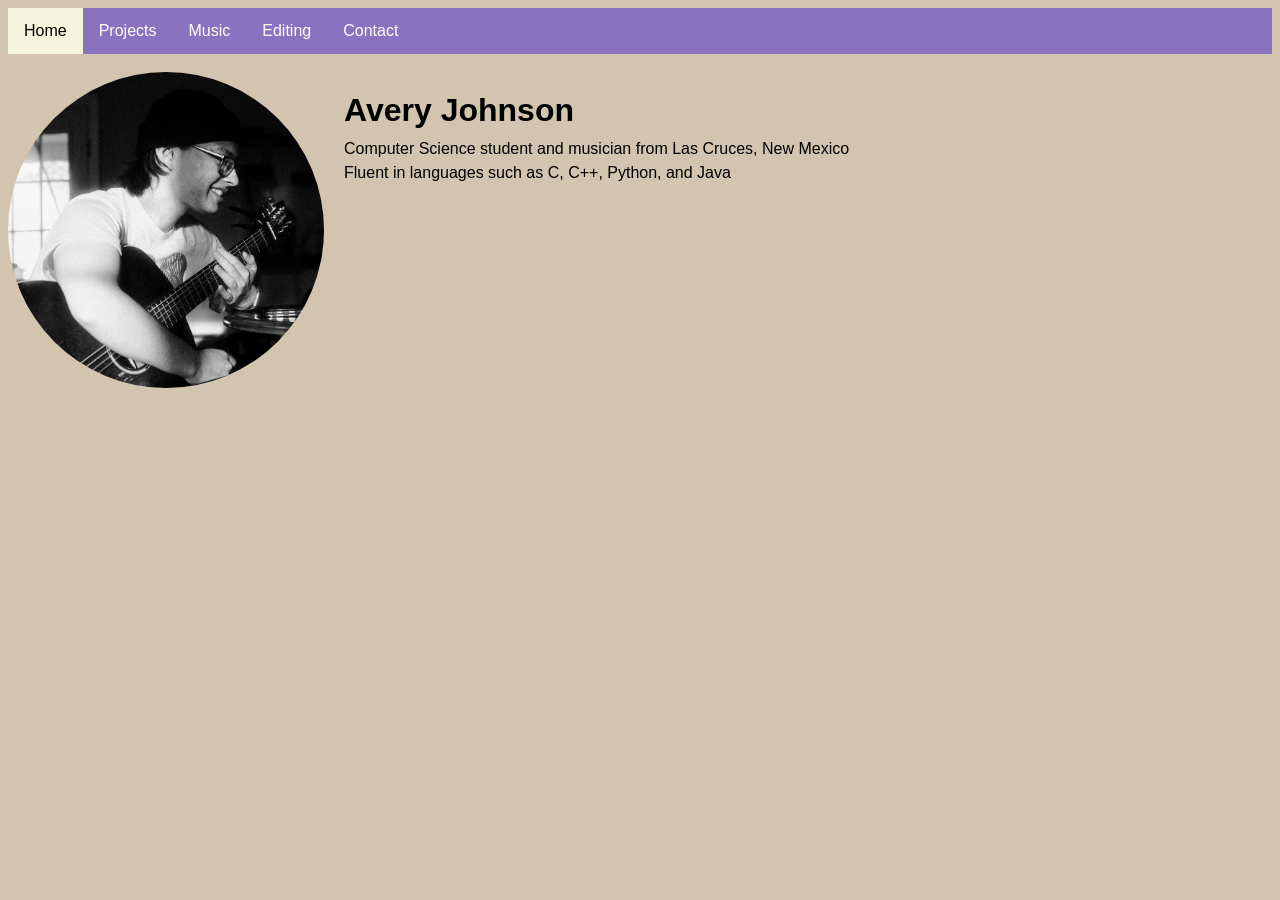
==== index.html @ af959433 "bug fix Fixed image not appearing on home page." ====
<!DOCTYPE html>
<html>
    <head>
        <title>Welcome to Gremloid.net</title>
        <style>
            body {
                background-color: #d2c4af;
                font-family: 'Avantgarde', 'TeX Gyre Adventor', 'URW Gothic L', sans-serif;
            }
            ul {
                list-style-type: none;
                margin: 0;
                padding: 0;
                overflow: hidden;
                background-color: #8b72be;
            }

            li {
                float: left;
            }

            li a {
                display: block;
                color: white;
                text-align: center;
                padding: 14px 16px;
                text-decoration: none
            }

            li a:hover {
                background-color: #b7a9d4;
            }

            .active {
                background-color: #f5f5dd;
                color: black;
            }

            img {
                border-radius: 50%;
            }

            .image-container {
                display: flex;
            }

            .float-left {
                float: left;
                margin-right: 20px; /* Adds spacing between the image and text */
            }

            .float-right {
                float: left; /* Change from right to left to stay beside the image */
                margin-top: 20px; /* Adjust as needed to align the header */
            }

            .text-content {
                display: flex;
                flex-direction: column;
            }

            .text-content h1 {
                margin-bottom: 5px; /* Reduces space between h1 and p */
            }

            .text-content p {
                margin-top: 5px; /* Reduces space between h1 and p */
                line-height: 1.2; /* Adjusts line spacing inside the paragraph */
                margin-bottom: 0px
            }


        </style>
    </head>

    <body>
        <ul>
            <li><a class="active" href="#">Home</a></li>
            <li><a href="projects.html">Projects</a></li>
            <li><a href="music.html">Music</a></li>
            <li><a href="editing.html">Editing</a></li>
            <li><a href="contact.html">Contact</a></li>
        </ul>

        <br>
        <div class="image-container">
            <img src="img/me.jpg" width="25%" class="float-left">
            <div class="text-content">
                <h1 class="float-right">Avery Johnson</h1>
                <p>Computer Science student and musician from Las Cruces, New Mexico</p>
                <p>Fluent in languages such as C, C++, Python, and Java</p>
            </div>
        </div>
    </body>
</html>
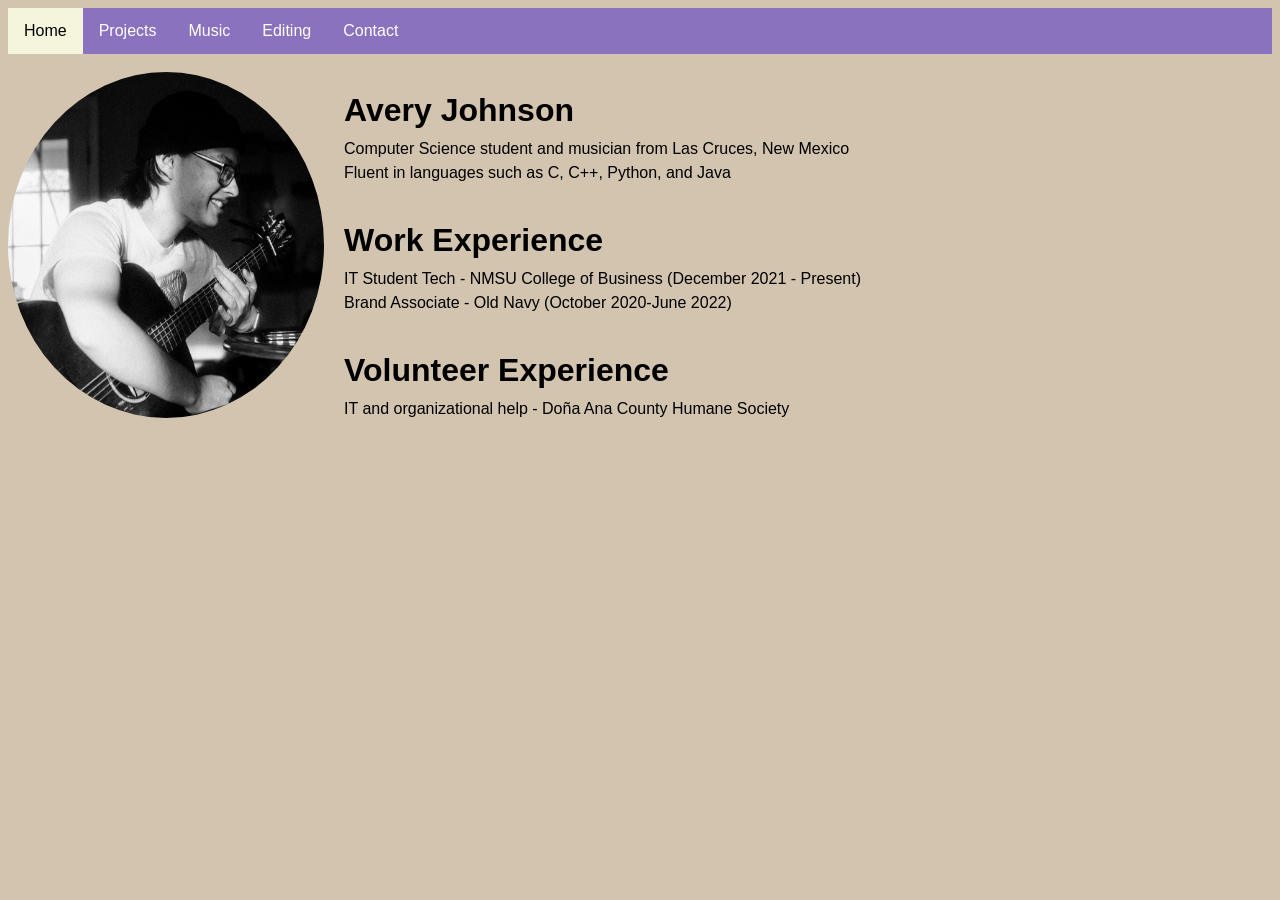
==== commit e115eb20: "Updated Projects and editing Added content to both projects.html and editing.html. Finished with the" ====
--- a/index.html
+++ b/index.html
@@ -89,6 +89,13 @@
                 <h1 class="float-right">Avery Johnson</h1>
                 <p>Computer Science student and musician from Las Cruces, New Mexico</p>
                 <p>Fluent in languages such as C, C++, Python, and Java</p>
+                <br>
+                <h1>Work Experience</h1>
+                <p>IT Student Tech - NMSU College of Business (December 2021 - Present)</p>
+                <p>Brand Associate - Old Navy (October 2020-June 2022)</p>
+                <br>
+                <h1>Volunteer Experience</h1>
+                <p>IT and organizational help - Doña Ana County Humane Society</p>
             </div>
         </div>
     </body>
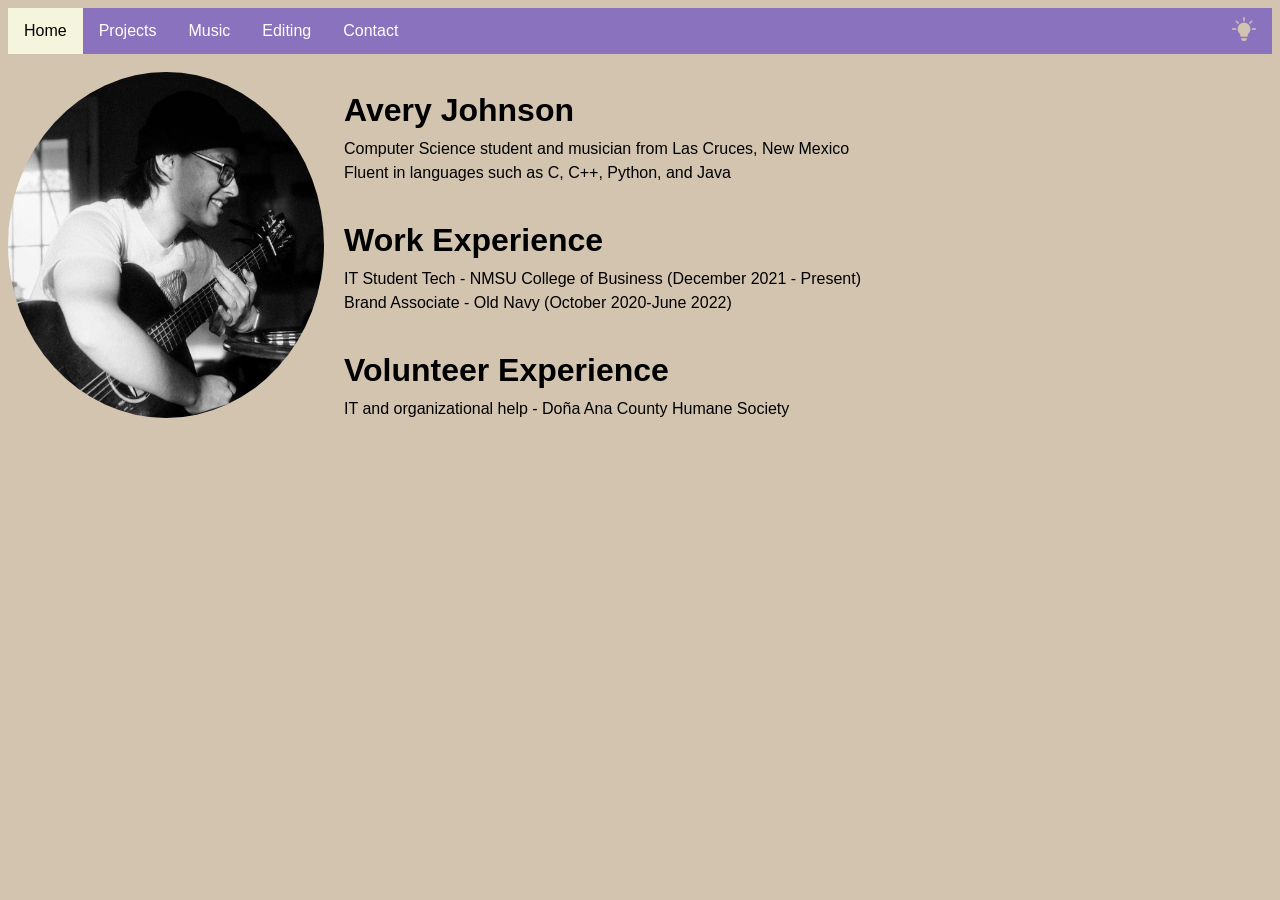
==== commit 50861101: "Added dark mode to the website Each page now has a dark mode option." ====
--- a/index.html
+++ b/index.html
@@ -3,6 +3,8 @@
     <head>
         <title>Welcome to Gremloid.net</title>
         <style>
+            /* CSS for the navigation bar */
+            /* Had ChatGPT help with the placement of the light icon. The background kept bleeding over */
             body {
                 background-color: #d2c4af;
                 font-family: 'Avantgarde', 'TeX Gyre Adventor', 'URW Gothic L', sans-serif;
@@ -13,10 +15,28 @@
                 padding: 0;
                 overflow: hidden;
                 background-color: #8b72be;
+                display: flex;
+                align-items: center;
+                justify-content: space-between; /* Ensures spacing between left items and right lightbulb */
+                padding-right: 16px; /* Matches the padding for alignment */
             }
 
             li {
-                float: left;
+                float: none; /* Remove float */
+            }
+
+            .nav-links {
+                display: flex; /* Ensures items stay in a row */
+            }
+
+            .light {
+                margin-left: auto; /* Pushes the lightbulb to the right */
+            }
+
+            .light img {
+                width: 24px;
+                height: auto;
+                cursor: pointer;
             }
 
             li a {
@@ -36,10 +56,42 @@
                 color: black;
             }
 
+            .light:hover {
+                cursor: pointer;
+            }
+            /* End of navigation bar CSS */
+
+            /* Dark Mode CSS */
+            .dark-mode {
+                background-color: #1e104f;
+                color: white;
+            }
+
+            .dark-mode ul {
+                background-color: #7f6759;
+            }
+
+            .dark-mode li a {
+                color: black;
+            }
+
+            .dark-mode .active {
+                background-color: #493e63;
+                color: white;
+            }
+
+            .dark-mode li a:hover {
+                background-color: #48562b;
+            }
+            /* End Dark Mode CSS */
+
+
+            /* CSS to make the image a circle */
             img {
                 border-radius: 50%;
             }
 
+            /* CSS to ensure the image floats to the left of all of the text */
             .image-container {
                 display: flex;
             }
@@ -68,20 +120,75 @@
                 line-height: 1.2; /* Adjusts line spacing inside the paragraph */
                 margin-bottom: 0px
             }
-
-
+            /* End of formatting CSS */
         </style>
     </head>
 
     <body>
+        <!-- Navigation bar HTML -->
         <ul>
-            <li><a class="active" href="#">Home</a></li>
-            <li><a href="projects.html">Projects</a></li>
-            <li><a href="music.html">Music</a></li>
-            <li><a href="editing.html">Editing</a></li>
-            <li><a href="contact.html">Contact</a></li>
+            <div class="nav-links">
+                <li><a class="active" href="#">Home</a></li>
+                <li><a href="projects.html">Projects</a></li>
+                <li><a href="music.html">Music</a></li>
+                <li><a href="editing.html">Editing</a></li>
+                <li><a href="contact.html">Contact</a></li>
+            </div>
+            <li class="light"><img src="icon/lightbulb-on.png" id="bulb"></li>
         </ul>
 
+        <!-- Script for enabling and disabling dark mode -->
+        <script>
+            var lightbulb = document.getElementById("bulb");
+        
+            // Function to update the lightbulb icon
+            function updateLightbulbIcon(isDarkMode) {
+                lightbulb.src = isDarkMode ? "icon/lightbulb-off.png" : "icon/lightbulb-on.png";
+            }
+        
+            // Function to toggle dark mode
+            function toggleDarkMode() {
+                var isDarkMode = localStorage.getItem("dark-theme") === "true";
+        
+                // Toggle dark mode class
+                if (isDarkMode) {
+                    document.body.classList.remove("dark-mode");
+                    localStorage.setItem("dark-theme", "false");
+                } else {
+                    document.body.classList.add("dark-mode");
+                    localStorage.setItem("dark-theme", "true");
+                }
+        
+                // Update the lightbulb icon based on the new mode
+                updateLightbulbIcon(!isDarkMode);
+            }
+        
+            // Apply dark mode on page load
+            window.onload = function () {
+                var isDarkMode = localStorage.getItem("dark-theme") === "true";
+                if (isDarkMode) {
+                    document.body.classList.add("dark-mode");
+                }
+                updateLightbulbIcon(isDarkMode);
+            };
+        
+            // Hover effect: Show what the lightbulb *will be* if clicked
+            lightbulb.addEventListener("mouseover", function () {
+                var isDarkMode = localStorage.getItem("dark-theme") === "true";
+                updateLightbulbIcon(!isDarkMode); // Show opposite state
+            });
+        
+            // Revert back to actual mode only if the image was not clicked
+            lightbulb.addEventListener("mouseout", function () {
+                var isDarkMode = localStorage.getItem("dark-theme") === "true";
+                updateLightbulbIcon(isDarkMode); // Restore original state
+            });
+        
+            // Click event listener to toggle dark mode
+            lightbulb.addEventListener("click", toggleDarkMode);
+        </script>
+
+        <!-- Main body content HTML (super simple)-->
         <br>
         <div class="image-container">
             <img src="img/me.jpg" width="25%" class="float-left">
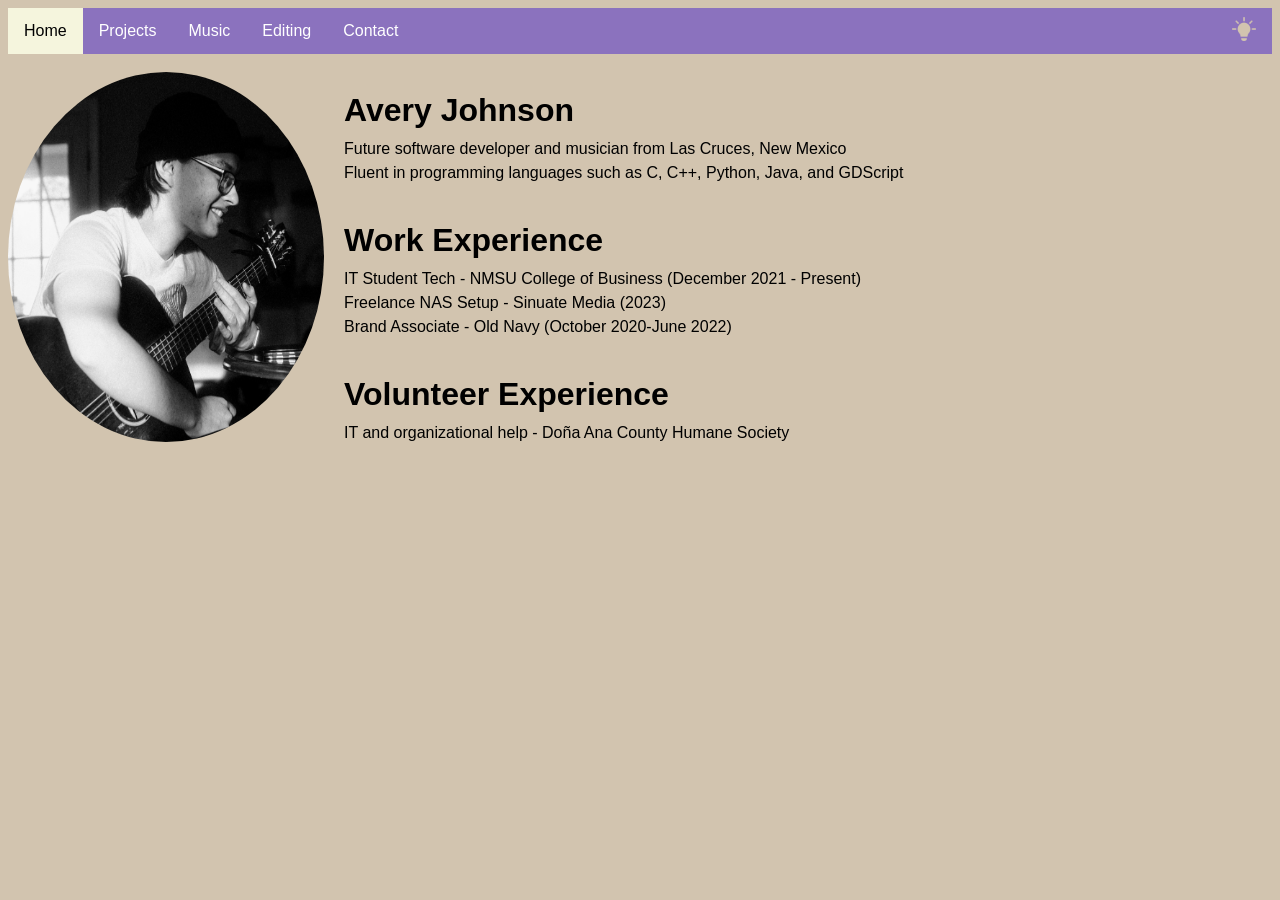
==== commit 4a010c1b: "Updated multiple small aspects Updated multiple small aspects of the website to better reflect curre" ====
--- a/index.html
+++ b/index.html
@@ -194,11 +194,12 @@
             <img src="img/me.jpg" width="25%" class="float-left">
             <div class="text-content">
                 <h1 class="float-right">Avery Johnson</h1>
-                <p>Computer Science student and musician from Las Cruces, New Mexico</p>
-                <p>Fluent in languages such as C, C++, Python, and Java</p>
+                <p>Future software developer and musician from Las Cruces, New Mexico</p>
+                <p>Fluent in programming languages such as C, C++, Python, Java, and GDScript</p>
                 <br>
                 <h1>Work Experience</h1>
                 <p>IT Student Tech - NMSU College of Business (December 2021 - Present)</p>
+                <p>Freelance NAS Setup - Sinuate Media (2023)</p>
                 <p>Brand Associate - Old Navy (October 2020-June 2022)</p>
                 <br>
                 <h1>Volunteer Experience</h1>
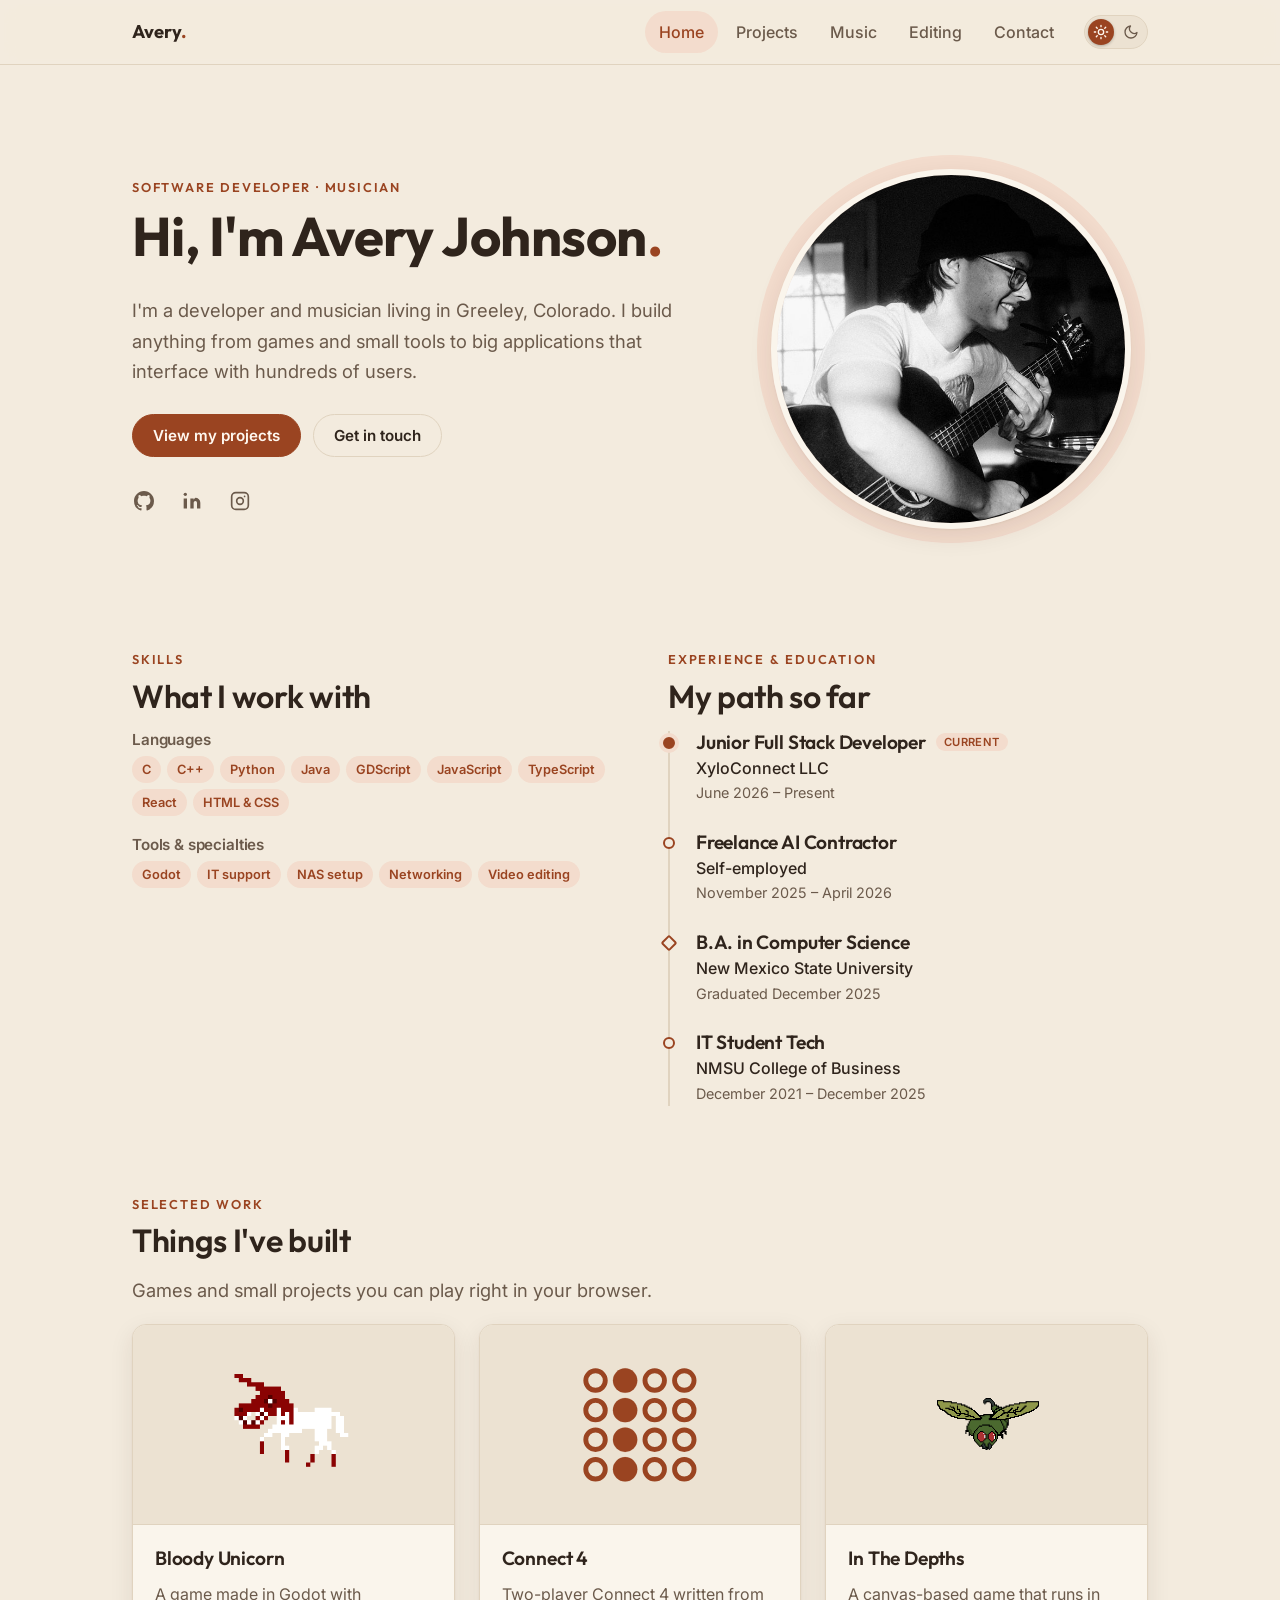
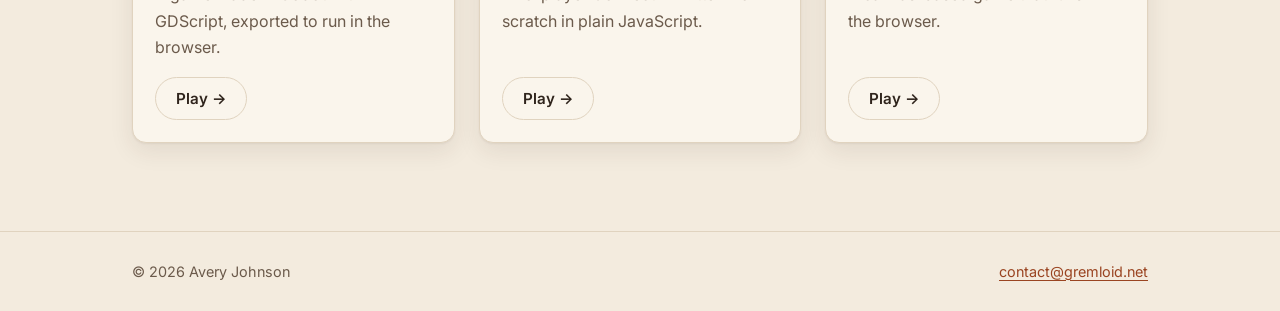
==== commit ceaa0d83: "Fully rethemed the site" ====
--- a/index.html
+++ b/index.html
@@ -1,210 +1,171 @@
 <!DOCTYPE html>
-<html>
+<html lang="en">
     <head>
-        <title>Welcome to Gremloid.net</title>
-        <style>
-            /* CSS for the navigation bar */
-            /* Had ChatGPT help with the placement of the light icon. The background kept bleeding over */
-            body {
-                background-color: #d2c4af;
-                font-family: 'Avantgarde', 'TeX Gyre Adventor', 'URW Gothic L', sans-serif;
-            }
-            ul {
-                list-style-type: none;
-                margin: 0;
-                padding: 0;
-                overflow: hidden;
-                background-color: #8b72be;
-                display: flex;
-                align-items: center;
-                justify-content: space-between; /* Ensures spacing between left items and right lightbulb */
-                padding-right: 16px; /* Matches the padding for alignment */
-            }
+        <meta charset="UTF-8">
+        <meta name="viewport" content="width=device-width, initial-scale=1">
+        <title>Avery Johnson — Software Developer &amp; Musician</title>
+        <meta name="description" content="Portfolio of Avery Johnson, a software developer and musician living in Greeley, Colorado.">
 
-            li {
-                float: none; /* Remove float */
-            }
+        <!-- Social share previews -->
+        <meta property="og:type" content="website">
+        <meta property="og:title" content="Avery Johnson — Software Developer &amp; Musician">
+        <meta property="og:description" content="Software developer and musician living in Greeley, Colorado.">
+        <meta property="og:url" content="https://gremloid.net/">
+        <meta property="og:image" content="https://gremloid.net/img/me-640.jpg">
 
-            .nav-links {
-                display: flex; /* Ensures items stay in a row */
-            }
-
-            .light {
-                margin-left: auto; /* Pushes the lightbulb to the right */
-            }
-
-            .light img {
-                width: 24px;
-                height: auto;
-                cursor: pointer;
-            }
-
-            li a {
-                display: block;
-                color: white;
-                text-align: center;
-                padding: 14px 16px;
-                text-decoration: none
-            }
-
-            li a:hover {
-                background-color: #b7a9d4;
-            }
-
-            .active {
-                background-color: #f5f5dd;
-                color: black;
-            }
-
-            .light:hover {
-                cursor: pointer;
-            }
-            /* End of navigation bar CSS */
-
-            /* Dark Mode CSS */
-            .dark-mode {
-                background-color: #1e104f;
-                color: white;
-            }
-
-            .dark-mode ul {
-                background-color: #7f6759;
-            }
-
-            .dark-mode li a {
-                color: black;
-            }
-
-            .dark-mode .active {
-                background-color: #493e63;
-                color: white;
-            }
-
-            .dark-mode li a:hover {
-                background-color: #48562b;
-            }
-            /* End Dark Mode CSS */
-
-
-            /* CSS to make the image a circle */
-            img {
-                border-radius: 50%;
-            }
-
-            /* CSS to ensure the image floats to the left of all of the text */
-            .image-container {
-                display: flex;
-            }
-
-            .float-left {
-                float: left;
-                margin-right: 20px; /* Adds spacing between the image and text */
-            }
-
-            .float-right {
-                float: left; /* Change from right to left to stay beside the image */
-                margin-top: 20px; /* Adjust as needed to align the header */
-            }
-
-            .text-content {
-                display: flex;
-                flex-direction: column;
-            }
-
-            .text-content h1 {
-                margin-bottom: 5px; /* Reduces space between h1 and p */
-            }
-
-            .text-content p {
-                margin-top: 5px; /* Reduces space between h1 and p */
-                line-height: 1.2; /* Adjusts line spacing inside the paragraph */
-                margin-bottom: 0px
-            }
-            /* End of formatting CSS */
-        </style>
+        <link rel="icon" href="favicon.svg" type="image/svg+xml">
+        <link rel="preconnect" href="https://fonts.googleapis.com">
+        <link rel="preconnect" href="https://fonts.gstatic.com" crossorigin>
+        <link rel="stylesheet" href="https://fonts.googleapis.com/css2?family=Inter:wght@400;500;600&family=Outfit:wght@500;600;700&display=swap">
+        <link rel="stylesheet" href="css/style.css?v=4">
+        <script src="js/theme.js?v=2"></script>
     </head>
 
     <body>
-        <!-- Navigation bar HTML -->
-        <ul>
-            <div class="nav-links">
-                <li><a class="active" href="#">Home</a></li>
-                <li><a href="projects.html">Projects</a></li>
-                <li><a href="music.html">Music</a></li>
-                <li><a href="editing.html">Editing</a></li>
-                <li><a href="contact.html">Contact</a></li>
+        <a class="skip-link" href="#main">Skip to content</a>
+
+        <header class="site-header">
+            <nav class="nav container" aria-label="Main">
+                <a class="brand" href="index.html">Avery<span>.</span></a>
+                <ul class="nav-links" id="nav-links">
+                    <li><a href="index.html" aria-current="page">Home</a></li>
+                    <li><a href="projects.html">Projects</a></li>
+                    <li><a href="music.html">Music</a></li>
+                    <li><a href="editing.html">Editing</a></li>
+                    <li><a href="contact.html">Contact</a></li>
+                </ul>
+                <button class="theme-toggle" type="button" role="switch" aria-checked="false" aria-label="Dark mode" title="Switch to dark mode"><span class="theme-toggle-thumb"></span><svg class="theme-icon sun" viewBox="0 0 24 24" aria-hidden="true"><circle cx="12" cy="12" r="4"/><path d="M12 2v2M12 20v2M4.93 4.93l1.41 1.41M17.66 17.66l1.41 1.41M2 12h2M20 12h2M4.93 19.07l1.41-1.41M17.66 6.34l1.41-1.41"/></svg><svg class="theme-icon moon" viewBox="0 0 24 24" aria-hidden="true"><path d="M21 12.79A9 9 0 1 1 11.21 3 7 7 0 0 0 21 12.79z"/></svg></button>
+                <button class="icon-button menu-toggle" type="button" aria-label="Menu" aria-controls="nav-links" aria-expanded="false"><span class="bars"></span></button>
+            </nav>
+        </header>
+
+        <main id="main">
+            <!-- Intro -->
+            <section class="hero container">
+                <div>
+                    <p class="eyebrow">Software developer · Musician</p>
+                    <h1>Hi, I'm Avery Johnson<span>.</span></h1>
+                    <p class="lead">
+                        I'm a developer and musician living in Greeley, Colorado. I build anything from games and small tools to big applications that interface with hundreds of users.
+                    </p>
+                    <div class="button-row">
+                        <a class="button" href="projects.html">View my projects</a>
+                        <a class="button secondary" href="contact.html">Get in touch</a>
+                    </div>
+                    <ul class="socials" aria-label="Social links">
+                        <li><a href="https://github.com/gremloid" aria-label="GitHub"><svg class="icon" viewBox="0 0 16 16" aria-hidden="true"><path fill="currentColor" d="M8 0c4.42 0 8 3.58 8 8a8.013 8.013 0 0 1-5.45 7.59c-.4.08-.55-.17-.55-.38 0-.27.01-1.13.01-2.2 0-.75-.25-1.23-.54-1.48 1.78-.2 3.65-.88 3.65-3.95 0-.88-.31-1.59-.82-2.15.08-.2.36-1.02-.08-2.12 0 0-.67-.22-2.2.82-.64-.18-1.32-.27-2-.27-.68 0-1.36.09-2 .27-1.53-1.03-2.2-.82-2.2-.82-.44 1.1-.16 1.92-.08 2.12-.51.56-.82 1.28-.82 2.15 0 3.06 1.86 3.75 3.64 3.95-.23.2-.44.55-.51 1.07-.46.21-1.61.55-2.33-.66-.15-.24-.6-.83-1.23-.82-.67.01-.27.38.01.53.34.19.73.9.82 1.13.16.45.68 1.31 2.69.94 0 .67.01 1.3.01 1.49 0 .21-.15.45-.55.38A7.995 7.995 0 0 1 0 8c0-4.42 3.58-8 8-8Z"/></svg></a></li>
+                        <li><a href="https://www.linkedin.com/in/avery-johnson-0b3103261/" aria-label="LinkedIn"><svg class="icon" viewBox="0 0 24 24" aria-hidden="true"><g fill="currentColor"><rect x="2" y="9" width="4" height="12"/><circle cx="4" cy="4" r="2"/><path d="M16 8a6 6 0 0 1 6 6v7h-4v-7a2 2 0 0 0-4 0v7h-4V9h4v1.5A5 5 0 0 1 16 8z"/></g></svg></a></li>
+                        <li><a href="https://www.instagram.com/javery993/" aria-label="Instagram"><svg class="icon" viewBox="0 0 24 24" aria-hidden="true"><g fill="none" stroke="currentColor" stroke-width="2" stroke-linecap="round" stroke-linejoin="round"><rect x="2" y="2" width="20" height="20" rx="5"/><circle cx="12" cy="12" r="4"/><path d="M17.5 6.5h.01"/></g></svg></a></li>
+                    </ul>
+                </div>
+                <div class="portrait">
+                    <img src="img/me-640.jpg" width="640" height="640" alt="Avery Johnson playing an acoustic guitar">
+                </div>
+            </section>
+
+            <!-- Skills + experience -->
+            <section class="section container">
+                <div class="two-col">
+                    <div>
+                        <p class="eyebrow">Skills</p>
+                        <h2>What I work with</h2>
+                        <div class="skill-group">
+                            <h3>Languages</h3>
+                            <ul class="tags">
+                                <li>C</li>
+                                <li>C++</li>
+                                <li>Python</li>
+                                <li>Java</li>
+                                <li>GDScript</li>
+                                <li>JavaScript</li>
+                                <li>TypeScript</li>
+                                <li>React</li>
+                                <li>HTML &amp; CSS</li>
+                            </ul>
+                        </div>
+                        <div class="skill-group">
+                            <h3>Tools &amp; specialties</h3>
+                            <ul class="tags">
+                                <li>Godot</li>
+                                <li>IT support</li>
+                                <li>NAS setup</li>
+                                <li>Networking</li>
+                                <li>Video editing</li>
+                            </ul>
+                        </div>
+                    </div>
+
+                    <div>
+                        <p class="eyebrow">Experience &amp; education</p>
+                        <h2>My path so far</h2>
+                        <!-- Newest first: read bottom to top for the journey -->
+                        <ol class="timeline">
+                            <li class="current">
+                                <h3>Junior Full Stack Developer <span class="badge">Current</span></h3>
+                                <p class="org">XyloConnect LLC</p>
+                                <p class="date">June 2026 – Present</p>
+                            </li>
+                            <li>
+                                <h3>Freelance AI Contractor</h3>
+                                <p class="org">Self-employed</p>
+                                <p class="date">November 2025 – April 2026</p>
+                            </li>
+                            <li class="milestone">
+                                <h3>B.A. in Computer Science</h3>
+                                <p class="org">New Mexico State University</p>
+                                <p class="date">Graduated December 2025</p>
+                            </li>
+                            <li>
+                                <h3>IT Student Tech</h3>
+                                <p class="org">NMSU College of Business</p>
+                                <p class="date">December 2021 – December 2025</p>
+                            </li>
+                        </ol>
+                    </div>
+                </div>
+            </section>
+
+            <!-- Featured work -->
+            <section class="section container">
+                <p class="eyebrow">Selected work</p>
+                <h2>Things I've built</h2>
+                <p class="lead">Games and small projects you can play right in your browser.</p>
+                <div class="grid">
+                    <article class="card project-card">
+                        <div class="project-thumb"><img src="icon/bloodyUnicorn.png" alt=""></div>
+                        <div class="project-body">
+                            <h3>Bloody Unicorn</h3>
+                            <p>A game made in Godot with GDScript, exported to run in the browser.</p>
+                            <a class="button secondary" href="bloodyUnicorn/index.html">Play →</a>
+                        </div>
+                    </article>
+                    <article class="card project-card">
+                        <div class="project-thumb"><svg class="thumb-art" viewBox="0 0 700 700" aria-hidden="true"><g fill="currentColor" stroke="currentColor"><circle cx="95" cy="95" r="56" fill="none" stroke-width="28"/><circle cx="265" cy="95" r="70"/><circle cx="435" cy="95" r="56" fill="none" stroke-width="28"/><circle cx="605" cy="95" r="56" fill="none" stroke-width="28"/><circle cx="95" cy="265" r="56" fill="none" stroke-width="28"/><circle cx="265" cy="265" r="70"/><circle cx="435" cy="265" r="56" fill="none" stroke-width="28"/><circle cx="605" cy="265" r="56" fill="none" stroke-width="28"/><circle cx="95" cy="435" r="56" fill="none" stroke-width="28"/><circle cx="265" cy="435" r="70"/><circle cx="435" cy="435" r="56" fill="none" stroke-width="28"/><circle cx="605" cy="435" r="56" fill="none" stroke-width="28"/><circle cx="95" cy="605" r="56" fill="none" stroke-width="28"/><circle cx="265" cy="605" r="70"/><circle cx="435" cy="605" r="56" fill="none" stroke-width="28"/><circle cx="605" cy="605" r="56" fill="none" stroke-width="28"/></g></svg></div>
+                        <div class="project-body">
+                            <h3>Connect 4</h3>
+                            <p>Two-player Connect 4 written from scratch in plain JavaScript.</p>
+                            <a class="button secondary" href="connect-4.html">Play →</a>
+                        </div>
+                    </article>
+                    <article class="card project-card">
+                        <div class="project-thumb"><img src="icon/bug_icon.png" alt=""></div>
+                        <div class="project-body">
+                            <h3>In The Depths</h3>
+                            <p>A canvas-based game that runs in the browser.</p>
+                            <a class="button secondary" href="https://gremloid.github.io">Play →</a>
+                        </div>
+                    </article>
+                </div>
+            </section>
+        </main>
+
+        <footer class="site-footer">
+            <div class="container">
+                <p>© <span id="year">2026</span> Avery Johnson</p>
+                <p><a href="mailto:contact@gremloid.net">contact@gremloid.net</a></p>
             </div>
-            <li class="light"><img src="icon/lightbulb-on.png" id="bulb"></li>
-        </ul>
+        </footer>
 
-        <!-- Script for enabling and disabling dark mode -->
-        <script>
-            var lightbulb = document.getElementById("bulb");
-        
-            // Function to update the lightbulb icon
-            function updateLightbulbIcon(isDarkMode) {
-                lightbulb.src = isDarkMode ? "icon/lightbulb-off.png" : "icon/lightbulb-on.png";
-            }
-        
-            // Function to toggle dark mode
-            function toggleDarkMode() {
-                var isDarkMode = localStorage.getItem("dark-theme") === "true";
-        
-                // Toggle dark mode class
-                if (isDarkMode) {
-                    document.body.classList.remove("dark-mode");
-                    localStorage.setItem("dark-theme", "false");
-                } else {
-                    document.body.classList.add("dark-mode");
-                    localStorage.setItem("dark-theme", "true");
-                }
-        
-                // Update the lightbulb icon based on the new mode
-                updateLightbulbIcon(!isDarkMode);
-            }
-        
-            // Apply dark mode on page load
-            window.onload = function () {
-                var isDarkMode = localStorage.getItem("dark-theme") === "true";
-                if (isDarkMode) {
-                    document.body.classList.add("dark-mode");
-                }
-                updateLightbulbIcon(isDarkMode);
-            };
-        
-            // Hover effect: Show what the lightbulb *will be* if clicked
-            lightbulb.addEventListener("mouseover", function () {
-                var isDarkMode = localStorage.getItem("dark-theme") === "true";
-                updateLightbulbIcon(!isDarkMode); // Show opposite state
-            });
-        
-            // Revert back to actual mode only if the image was not clicked
-            lightbulb.addEventListener("mouseout", function () {
-                var isDarkMode = localStorage.getItem("dark-theme") === "true";
-                updateLightbulbIcon(isDarkMode); // Restore original state
-            });
-        
-            // Click event listener to toggle dark mode
-            lightbulb.addEventListener("click", toggleDarkMode);
-        </script>
-
-        <!-- Main body content HTML (super simple)-->
-        <br>
-        <div class="image-container">
-            <img src="img/me.jpg" width="25%" class="float-left">
-            <div class="text-content">
-                <h1 class="float-right">Avery Johnson</h1>
-                <p>Future software developer and musician from Las Cruces, New Mexico</p>
-                <p>Fluent in programming languages such as C, C++, Python, Java, and GDScript</p>
-                <br>
-                <h1>Work Experience</h1>
-                <p>IT Student Tech - NMSU College of Business (December 2021 - Present)</p>
-                <p>Freelance NAS Setup - Sinuate Media (2023)</p>
-                <p>Brand Associate - Old Navy (October 2020-June 2022)</p>
-                <br>
-                <h1>Volunteer Experience</h1>
-                <p>IT and organizational help - Doña Ana County Humane Society</p>
-            </div>
-        </div>
+        <script src="js/site.js?v=2"></script>
     </body>
-</html>+</html>
--- a/css/style.css
+++ b/css/style.css
@@ -0,0 +1,588 @@
+/* ==========================================================================
+   gremloid.net — shared stylesheet
+   Every page links this one file, so colors, spacing, and the nav only
+   need to be changed in one place.
+   ========================================================================== */
+
+/* ---------- Design tokens ---------- */
+:root {
+    /* Warm "paper and terracotta" light theme. Every text/background pairing below
+       meets WCAG AA contrast (4.5:1 or better). */
+    --bg: #f3ebde;
+    --surface: #faf5ec;
+    --surface-2: #ece2d2;
+    --text: #2f241c;
+    --muted: #6b5a4b;
+    --border: #e0d3bf;
+    --accent: #9a4421;
+    --accent-hover: #823819;
+    --accent-soft: #f3dccd;
+    --on-accent: #fff8f0;
+    --board: #4a3527;
+    --shadow: 0 1px 2px rgba(60, 38, 20, .06), 0 8px 24px rgba(60, 38, 20, .09);
+
+    --font-display: "Outfit", "Avantgarde", "TeX Gyre Adventor", "URW Gothic L", system-ui, sans-serif;
+    --font-body: "Inter", system-ui, -apple-system, "Segoe UI", Roboto, sans-serif;
+
+    --radius: 14px;
+    --max-width: 1080px;
+    --gutter: clamp(16px, 4vw, 32px);
+    color-scheme: light;
+}
+
+/* Saved preference wins; otherwise follow the operating system. */
+:root[data-theme="dark"] {
+    /* Warm "espresso and amber" dark theme */
+    --bg: #1d1713;
+    --surface: #27201a;
+    --surface-2: #312820;
+    --text: #f0e4d3;
+    --muted: #b9a690;
+    --border: #3d3128;
+    --accent: #e8a065;
+    --accent-hover: #f2b47e;
+    --accent-soft: #3f2c1f;
+    --on-accent: #1d1713;
+    --board: #4a3527;
+    --shadow: 0 1px 2px rgba(0, 0, 0, .3), 0 8px 24px rgba(0, 0, 0, .35);
+    color-scheme: dark;
+}
+
+/* ---------- Base ---------- */
+*, *::before, *::after { box-sizing: border-box; }
+
+html { scroll-behavior: smooth; }
+
+body {
+    margin: 0;
+    background: var(--bg);
+    color: var(--text);
+    font-family: var(--font-body);
+    font-size: 1rem;
+    line-height: 1.65;
+    -webkit-font-smoothing: antialiased;
+    display: flex;
+    flex-direction: column;
+    min-height: 100vh;
+}
+
+main { flex: 1; }
+
+h1, h2, h3 {
+    font-family: var(--font-display);
+    line-height: 1.15;
+    letter-spacing: -0.01em;
+    margin: 0 0 .5em;
+}
+
+h1 { font-size: clamp(2.2rem, 5vw, 3.4rem); font-weight: 700; }
+h2 { font-size: clamp(1.5rem, 3vw, 2rem); font-weight: 600; }
+h3 { font-size: 1.2rem; font-weight: 600; }
+
+p { margin: 0 0 1em; }
+
+a { color: var(--accent); text-decoration-thickness: 1px; text-underline-offset: 3px; }
+a:hover { color: var(--accent-hover); }
+
+img { max-width: 100%; height: auto; display: block; }
+
+:focus-visible { outline: 2px solid var(--accent); outline-offset: 3px; border-radius: 4px; }
+
+.skip-link {
+    position: absolute;
+    left: -999px;
+    top: 8px;
+    padding: 8px 14px;
+    background: var(--accent);
+    color: var(--on-accent);
+    border-radius: 8px;
+    z-index: 100;
+}
+.skip-link:focus { left: 8px; }
+
+.container {
+    width: 100%;
+    max-width: var(--max-width);
+    margin: 0 auto;
+    padding-inline: var(--gutter);
+}
+
+.section { padding-block: clamp(48px, 8vw, 88px); }
+.section + .section { padding-top: 0; }
+
+.eyebrow {
+    font-family: var(--font-display);
+    font-size: .8rem;
+    font-weight: 600;
+    letter-spacing: .14em;
+    text-transform: uppercase;
+    color: var(--accent);
+    margin-bottom: .6em;
+}
+
+.lead { font-size: 1.15rem; color: var(--muted); max-width: 60ch; }
+
+.page-header { padding-block: clamp(40px, 7vw, 72px) clamp(24px, 4vw, 40px); }
+.page-header p { margin-bottom: 0; }
+
+/* ---------- Header / navigation ---------- */
+.site-header {
+    position: sticky;
+    top: 0;
+    z-index: 50;
+    background: color-mix(in srgb, var(--bg) 85%, transparent);
+    backdrop-filter: saturate(160%) blur(10px);
+    -webkit-backdrop-filter: saturate(160%) blur(10px);
+    border-bottom: 1px solid var(--border);
+}
+
+.nav {
+    display: flex;
+    align-items: center;
+    gap: 16px;
+    height: 64px;
+}
+
+.brand {
+    font-family: var(--font-display);
+    font-weight: 700;
+    font-size: 1.15rem;
+    color: var(--text);
+    text-decoration: none;
+    margin-right: auto;
+}
+.brand span { color: var(--accent); }
+
+.nav-links {
+    display: flex;
+    gap: 4px;
+    list-style: none;
+    margin: 0;
+    padding: 0;
+}
+
+.nav-links a {
+    display: block;
+    padding: 8px 14px;
+    border-radius: 999px;
+    color: var(--muted);
+    font-weight: 500;
+    text-decoration: none;
+    transition: background-color .15s, color .15s;
+}
+.nav-links a:hover { color: var(--text); background: var(--surface-2); }
+.nav-links a[aria-current="page"] { color: var(--accent); background: var(--accent-soft); }
+
+/* Icon buttons (theme toggle, mobile menu) */
+.icon-button {
+    display: inline-grid;
+    place-items: center;
+    width: 40px;
+    height: 40px;
+    padding: 0;
+    border: 1px solid var(--border);
+    border-radius: 999px;
+    background: var(--surface);
+    color: var(--text);
+    cursor: pointer;
+    transition: border-color .15s, color .15s;
+}
+.icon-button:hover { border-color: var(--accent); color: var(--accent); }
+
+/* Light/dark switch: the thumb slides under the sun (light) or moon (dark). */
+.theme-toggle {
+    position: relative;
+    display: inline-flex;
+    align-items: center;
+    justify-content: space-between;
+    flex-shrink: 0;
+    width: 64px;
+    height: 34px;
+    padding: 0 8px;
+    border: 1px solid var(--border);
+    border-radius: 999px;
+    background: var(--surface-2);
+    color: var(--muted);
+    cursor: pointer;
+    transition: border-color .15s;
+}
+.theme-toggle:hover { border-color: var(--accent); }
+
+.theme-toggle-thumb {
+    position: absolute;
+    top: 3px;
+    left: 3px;
+    width: 26px;
+    height: 26px;
+    border-radius: 50%;
+    background: var(--accent);
+    box-shadow: 0 1px 3px rgba(0, 0, 0, .25);
+    transition: transform .25s ease;
+}
+[data-theme="dark"] .theme-toggle-thumb { transform: translateX(30px); }
+
+.theme-icon {
+    position: relative;
+    width: 16px;
+    height: 16px;
+    fill: none;
+    stroke: currentColor;
+    stroke-width: 2;
+    stroke-linecap: round;
+    stroke-linejoin: round;
+    transition: color .25s;
+}
+:root:not([data-theme="dark"]) .theme-icon.sun,
+[data-theme="dark"] .theme-icon.moon { color: var(--on-accent); }
+
+/* On wide screens, pin the switch to the right edge of the window, apart from the nav links. */
+@media (min-width: 1320px) {
+    .site-header .theme-toggle {
+        position: absolute;
+        top: 15px;
+        right: var(--gutter);
+    }
+}
+
+.menu-toggle { display: none; }
+.menu-toggle .bars,
+.menu-toggle .bars::before,
+.menu-toggle .bars::after {
+    display: block;
+    width: 18px;
+    height: 2px;
+    background: currentColor;
+    border-radius: 2px;
+    position: relative;
+    transition: transform .2s;
+}
+.menu-toggle .bars::before,
+.menu-toggle .bars::after { content: ""; position: absolute; left: 0; }
+.menu-toggle .bars::before { top: -6px; }
+.menu-toggle .bars::after { top: 6px; }
+.menu-open .menu-toggle .bars { background: transparent; }
+.menu-open .menu-toggle .bars::before { transform: translateY(6px) rotate(45deg); }
+.menu-open .menu-toggle .bars::after { transform: translateY(-6px) rotate(-45deg); }
+
+@media (max-width: 720px) {
+    .menu-toggle { display: inline-grid; }
+    .nav-links {
+        display: none;
+        position: absolute;
+        top: 64px;
+        left: 0;
+        right: 0;
+        flex-direction: column;
+        padding: 8px var(--gutter) 16px;
+        background: var(--bg);
+        border-bottom: 1px solid var(--border);
+    }
+    .menu-open .nav-links { display: flex; }
+    .nav-links a { padding: 12px 14px; }
+}
+
+/* ---------- Buttons ---------- */
+.button {
+    display: inline-flex;
+    align-items: center;
+    gap: 8px;
+    padding: 11px 20px;
+    border-radius: 999px;
+    border: 1px solid var(--accent);
+    background: var(--accent);
+    color: var(--on-accent);
+    font: 600 .95rem var(--font-body);
+    text-decoration: none;
+    cursor: pointer;
+    transition: background-color .15s, border-color .15s, color .15s, transform .15s;
+}
+.button:hover { background: var(--accent-hover); border-color: var(--accent-hover); color: var(--on-accent); transform: translateY(-1px); }
+
+.button.secondary { background: transparent; color: var(--text); border-color: var(--border); }
+.button.secondary:hover { border-color: var(--accent); color: var(--accent); background: transparent; }
+
+.button-row { display: flex; flex-wrap: wrap; gap: 12px; }
+
+/* ---------- Social icons ---------- */
+/* Inline SVG icons colored with currentColor (work even when opened straight from disk) */
+.icon {
+    display: inline-block;
+    width: 20px;
+    height: 20px;
+    flex-shrink: 0;
+}
+
+.socials { display: flex; gap: 8px; list-style: none; padding: 0; margin: 0; }
+.socials a {
+    display: inline-grid;
+    place-items: center;
+    width: 40px;
+    height: 40px;
+    border-radius: 999px;
+    color: var(--muted);
+    transition: color .15s, background-color .15s;
+}
+.socials a:hover { color: var(--accent); background: var(--accent-soft); }
+
+/* ---------- Cards ---------- */
+.card {
+    background: var(--surface);
+    border: 1px solid var(--border);
+    border-radius: var(--radius);
+    box-shadow: var(--shadow);
+    overflow: hidden;
+}
+
+.grid {
+    display: grid;
+    grid-template-columns: repeat(auto-fill, minmax(min(100%, 300px), 1fr));
+    gap: 24px;
+}
+
+.tags { display: flex; flex-wrap: wrap; gap: 6px; list-style: none; padding: 0; margin: 0; }
+.tags li {
+    padding: 3px 10px;
+    border-radius: 999px;
+    background: var(--accent-soft);
+    color: var(--accent);
+    font-size: .8rem;
+    font-weight: 600;
+}
+
+/* ---------- Home: hero ---------- */
+.hero {
+    display: grid;
+    grid-template-columns: 1.4fr 1fr;
+    gap: clamp(32px, 6vw, 72px);
+    align-items: center;
+    padding-block: clamp(40px, 9vw, 104px) clamp(16px, 3vw, 32px);
+}
+.hero h1 span { color: var(--accent); }
+.hero .lead { margin-bottom: 28px; }
+.hero .socials { margin-top: 24px; margin-left: -8px; }
+
+.portrait {
+    position: relative;
+    justify-self: center;
+    width: min(100%, 360px);
+}
+.portrait img {
+    aspect-ratio: 1;
+    width: 100%;
+    object-fit: cover;
+    border-radius: 50%;
+    border: 6px solid var(--surface);
+    box-shadow: var(--shadow);
+}
+.portrait::before {
+    content: "";
+    position: absolute;
+    inset: -14px;
+    border-radius: 50%;
+    background: var(--accent-soft);
+    z-index: -1;
+}
+
+@media (max-width: 760px) {
+    .hero { grid-template-columns: 1fr; text-align: left; }
+    .portrait { order: -1; width: min(60%, 240px); justify-self: start; }
+}
+
+/* ---------- Home: about / skills ---------- */
+.two-col {
+    display: grid;
+    grid-template-columns: 1fr 1fr;
+    gap: clamp(24px, 5vw, 56px);
+}
+@media (max-width: 760px) { .two-col { grid-template-columns: 1fr; } }
+
+.skill-group + .skill-group { margin-top: 20px; }
+.skill-group h3 { font-size: .95rem; color: var(--muted); font-family: var(--font-body); font-weight: 600; }
+
+/* ---------- Timeline (experience) ---------- */
+.timeline { list-style: none; margin: 0; padding: 0; }
+.timeline li {
+    position: relative;
+    padding: 0 0 26px 26px;
+    border-left: 2px solid var(--border);
+}
+.timeline li:last-child { padding-bottom: 0; }
+.timeline li::before {
+    content: "";
+    position: absolute;
+    left: -7px;
+    top: 6px;
+    width: 12px;
+    height: 12px;
+    border-radius: 50%;
+    background: var(--bg);
+    border: 2px solid var(--accent);
+}
+/* Current role: filled dot with a soft halo */
+.timeline li.current::before {
+    background: var(--accent);
+    box-shadow: 0 0 0 4px var(--accent-soft);
+}
+/* Education milestone: diamond marker */
+.timeline li.milestone::before {
+    border-radius: 2px;
+    transform: rotate(45deg);
+}
+.timeline h3 { margin-bottom: 2px; }
+.badge {
+    display: inline-block;
+    margin-left: 6px;
+    padding: 2px 8px;
+    border-radius: 999px;
+    background: var(--accent-soft);
+    color: var(--accent);
+    font: 600 .7rem var(--font-body);
+    letter-spacing: .04em;
+    text-transform: uppercase;
+    vertical-align: 3px;
+}
+.timeline .org { color: var(--text); font-weight: 500; margin: 0; }
+.timeline .date { color: var(--muted); font-size: .9rem; margin: 0; }
+
+/* ---------- Project cards ---------- */
+.project-card { display: flex; flex-direction: column; transition: transform .2s, box-shadow .2s; }
+.project-card:hover { transform: translateY(-4px); }
+
+.project-thumb {
+    display: grid;
+    place-items: center;
+    aspect-ratio: 16 / 10;
+    background: var(--surface-2);
+    border-bottom: 1px solid var(--border);
+}
+.project-thumb img { width: 42%; max-width: 150px; image-rendering: auto; }
+
+.project-body { display: flex; flex-direction: column; gap: 12px; padding: 22px; flex: 1; }
+.project-body h3 { margin: 0; }
+.project-body p { color: var(--muted); margin: 0; flex: 1; }
+.project-body .button { align-self: flex-start; margin-top: 4px; }
+
+/* ---------- Music ---------- */
+.band {
+    display: grid;
+    grid-template-columns: 220px 1fr;
+    gap: clamp(20px, 4vw, 40px);
+    padding: clamp(20px, 4vw, 32px);
+}
+.band + .band { margin-top: 24px; }
+.band img {
+    width: 100%;
+    aspect-ratio: 1;
+    object-fit: cover;
+    border-radius: 12px;
+}
+.band h2 { margin-bottom: 4px; }
+.band .role { color: var(--accent); font-weight: 600; margin-bottom: 14px; }
+.band p { color: var(--muted); }
+.band iframe { width: 100%; height: 352px; border: 0; border-radius: 12px; margin-top: 8px; }
+
+@media (max-width: 640px) {
+    .band { grid-template-columns: 1fr; }
+    .band img { max-width: 200px; }
+}
+
+/* ---------- Video editing ---------- */
+.video-card iframe {
+    display: block;
+    width: 100%;
+    aspect-ratio: 16 / 9;
+    border: 0;
+}
+.video-card .project-body { gap: 4px; }
+.video-card .date { color: var(--muted); font-size: .9rem; margin: 0; }
+
+/* ---------- Contact ---------- */
+.contact-card {
+    max-width: 640px;
+    margin-inline: auto;
+    padding: clamp(24px, 5vw, 44px);
+}
+.contact-email {
+    display: inline-block;
+    font-family: var(--font-display);
+    font-size: clamp(1.3rem, 4vw, 1.9rem);
+    font-weight: 600;
+    word-break: break-all;
+    margin-bottom: 24px;
+}
+.contact-links { display: grid; gap: 10px; list-style: none; padding: 0; margin: 28px 0 0; }
+.contact-links a {
+    display: flex;
+    align-items: center;
+    gap: 14px;
+    padding: 14px 18px;
+    border: 1px solid var(--border);
+    border-radius: 12px;
+    color: var(--text);
+    text-decoration: none;
+    transition: border-color .15s, color .15s;
+}
+.contact-links a:hover { border-color: var(--accent); color: var(--accent); }
+.contact-links .handle { margin-left: auto; color: var(--muted); font-size: .9rem; }
+
+/* ---------- Connect 4 ---------- */
+.game {
+    display: flex;
+    flex-direction: column;
+    align-items: center;
+    gap: 20px;
+    padding-bottom: 64px;
+}
+.board {
+    --cell: min(56px, calc((100vw - 2 * var(--gutter) - 70px) / 7));
+    display: grid;
+    grid-template-columns: repeat(7, var(--cell));
+    grid-template-rows: repeat(6, var(--cell));
+    gap: 6px;
+    padding: 12px;
+    background: var(--board);
+    border-radius: var(--radius);
+    box-shadow: var(--shadow);
+}
+.cell {
+    border-radius: 50%;
+    background: var(--bg);
+    cursor: pointer;
+    box-shadow: inset 0 3px 6px rgba(0, 0, 0, .18);
+    transition: background-color .2s;
+}
+.cell.red { background: #e5484d; }
+.cell.yellow { background: #f5c542; }
+.game-status { font-family: var(--font-display); font-size: 1.3rem; font-weight: 600; margin: 0; }
+.game-status .chip {
+    display: inline-block;
+    width: .8em;
+    height: .8em;
+    border-radius: 50%;
+    margin-right: 8px;
+    vertical-align: -1px;
+}
+
+/* ---------- Footer ---------- */
+.site-footer {
+    border-top: 1px solid var(--border);
+    padding-block: 28px;
+    color: var(--muted);
+    font-size: .9rem;
+}
+.site-footer .container {
+    display: flex;
+    flex-wrap: wrap;
+    align-items: center;
+    justify-content: space-between;
+    gap: 12px;
+}
+.site-footer p { margin: 0; }
+
+/* ---------- Motion preferences ---------- */
+@media (prefers-reduced-motion: reduce) {
+    *, *::before, *::after { transition: none !important; animation: none !important; scroll-behavior: auto !important; }
+}
+
+/* Inline SVG thumbnail art that follows the theme accent */
+.thumb-art { width: 38%; max-width: 140px; color: var(--accent); }
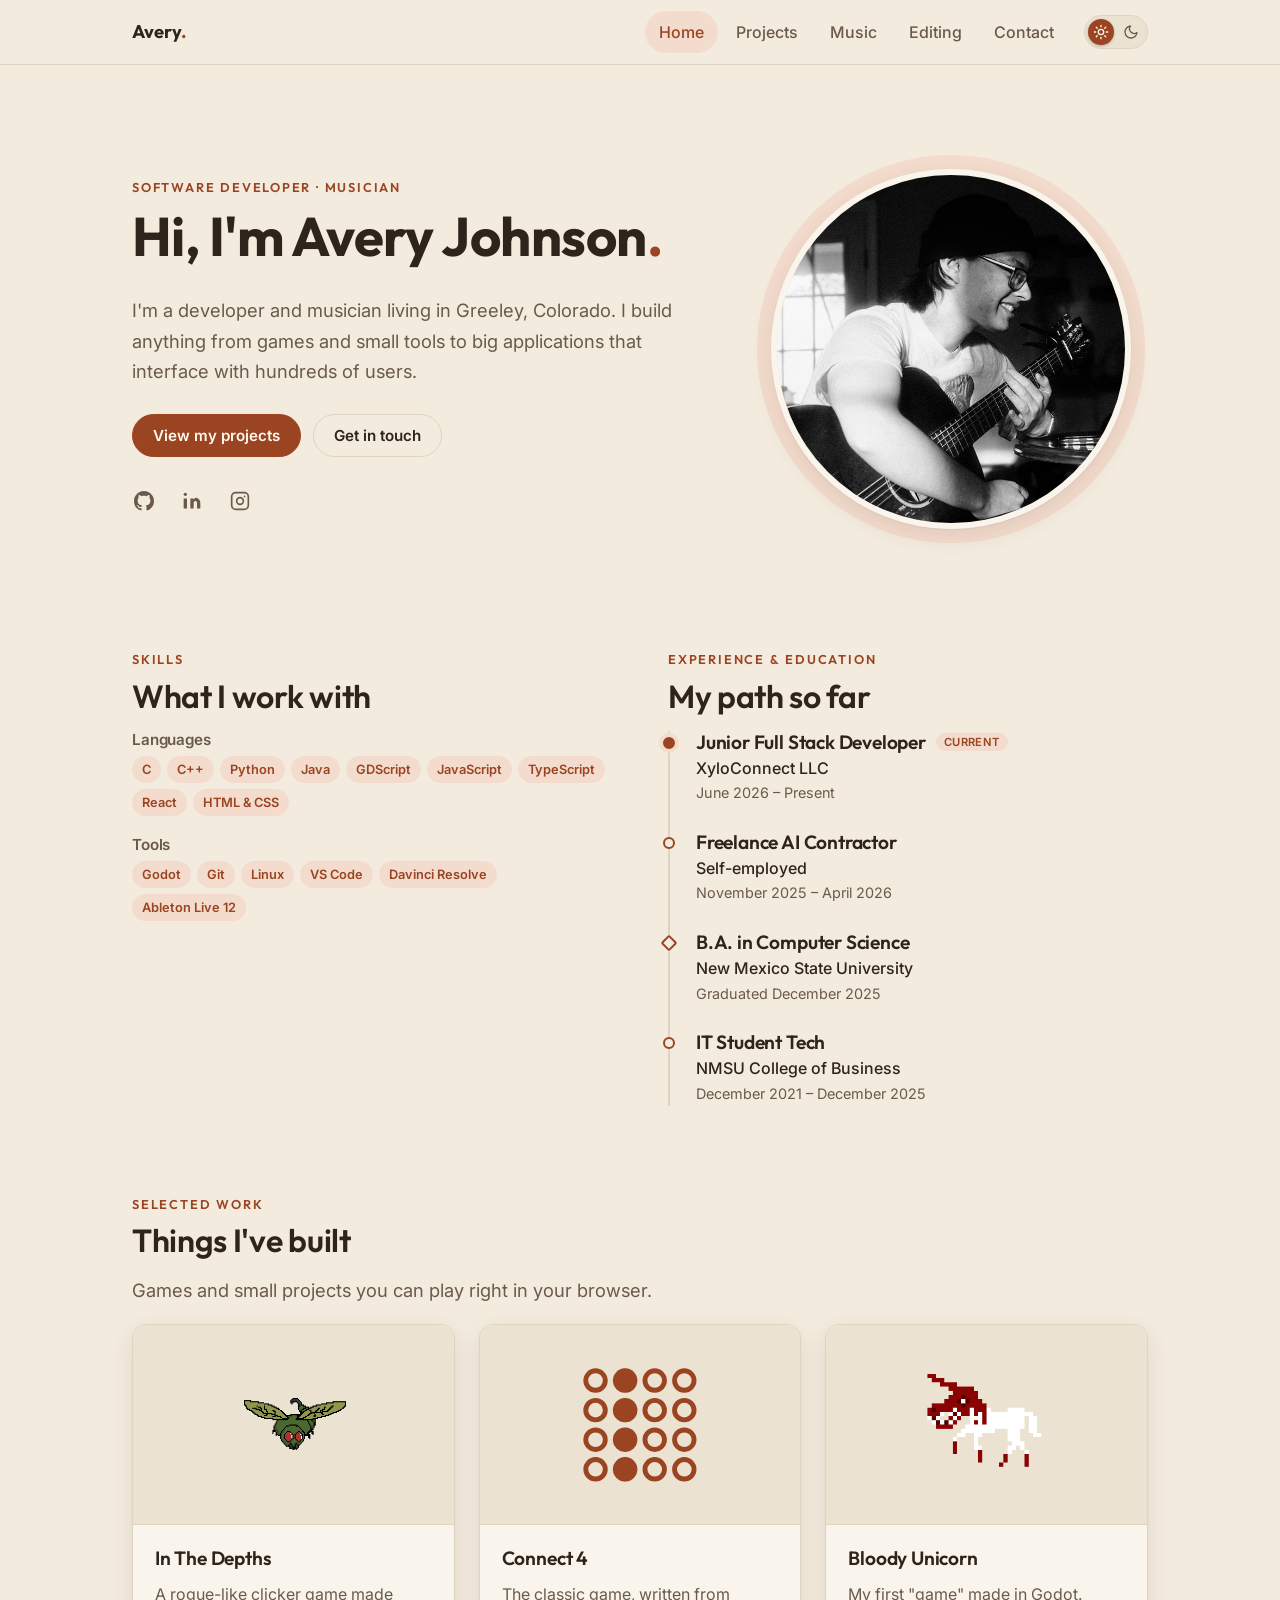
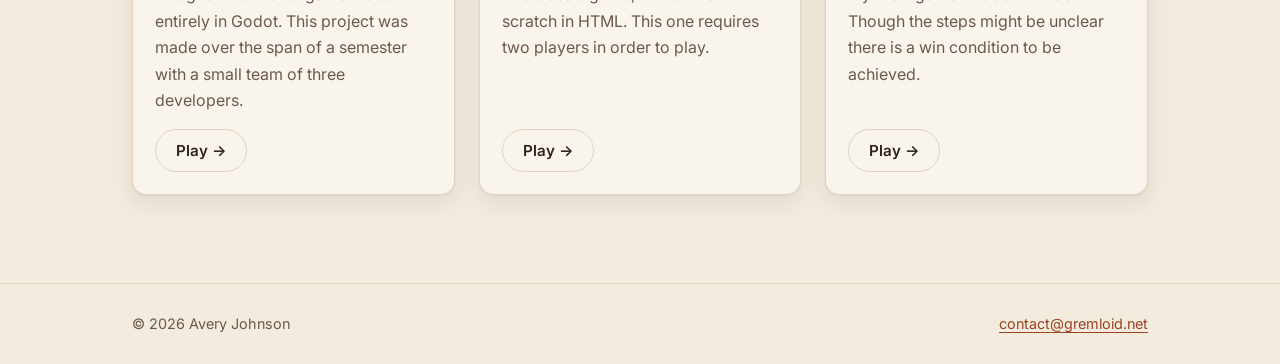
==== commit afb906de: "Updated the project descriptions Updated game project descriptions and the order that the projects d" ====
--- a/index.html
+++ b/index.html
@@ -13,11 +13,11 @@
         <meta property="og:url" content="https://gremloid.net/">
         <meta property="og:image" content="https://gremloid.net/img/me-640.jpg">
 
-        <link rel="icon" href="favicon.svg" type="image/svg+xml">
+        <link rel="icon" href="favicon.svg?v=2" type="image/svg+xml">
         <link rel="preconnect" href="https://fonts.googleapis.com">
         <link rel="preconnect" href="https://fonts.gstatic.com" crossorigin>
         <link rel="stylesheet" href="https://fonts.googleapis.com/css2?family=Inter:wght@400;500;600&family=Outfit:wght@500;600;700&display=swap">
-        <link rel="stylesheet" href="css/style.css?v=4">
+        <link rel="stylesheet" href="css/style.css?v=5">
         <script src="js/theme.js?v=2"></script>
     </head>
 
@@ -84,13 +84,14 @@
                             </ul>
                         </div>
                         <div class="skill-group">
-                            <h3>Tools &amp; specialties</h3>
+                            <h3>Tools</h3>
                             <ul class="tags">
                                 <li>Godot</li>
-                                <li>IT support</li>
-                                <li>NAS setup</li>
-                                <li>Networking</li>
-                                <li>Video editing</li>
+                                <li>Git</li>
+                                <li>Linux</li>
+                                <li>VS Code</li>
+                                <li>Davinci Resolve</li>
+                                <li>Ableton Live 12</li>
                             </ul>
                         </div>
                     </div>
@@ -132,27 +133,27 @@
                 <p class="lead">Games and small projects you can play right in your browser.</p>
                 <div class="grid">
                     <article class="card project-card">
-                        <div class="project-thumb"><img src="icon/bloodyUnicorn.png" alt=""></div>
+                        <div class="project-thumb"><img src="icon/bug_icon.png" alt=""></div>
                         <div class="project-body">
-                            <h3>Bloody Unicorn</h3>
-                            <p>A game made in Godot with GDScript, exported to run in the browser.</p>
-                            <a class="button secondary" href="bloodyUnicorn/index.html">Play →</a>
+                            <h3>In The Depths</h3>
+                            <p>A rogue-like clicker game made entirely in Godot. This project was made over the span of a semester with a small team of three developers.</p>
+                            <a class="button secondary" href="https://gremloid.github.io">Play →</a>
                         </div>
                     </article>
                     <article class="card project-card">
                         <div class="project-thumb"><svg class="thumb-art" viewBox="0 0 700 700" aria-hidden="true"><g fill="currentColor" stroke="currentColor"><circle cx="95" cy="95" r="56" fill="none" stroke-width="28"/><circle cx="265" cy="95" r="70"/><circle cx="435" cy="95" r="56" fill="none" stroke-width="28"/><circle cx="605" cy="95" r="56" fill="none" stroke-width="28"/><circle cx="95" cy="265" r="56" fill="none" stroke-width="28"/><circle cx="265" cy="265" r="70"/><circle cx="435" cy="265" r="56" fill="none" stroke-width="28"/><circle cx="605" cy="265" r="56" fill="none" stroke-width="28"/><circle cx="95" cy="435" r="56" fill="none" stroke-width="28"/><circle cx="265" cy="435" r="70"/><circle cx="435" cy="435" r="56" fill="none" stroke-width="28"/><circle cx="605" cy="435" r="56" fill="none" stroke-width="28"/><circle cx="95" cy="605" r="56" fill="none" stroke-width="28"/><circle cx="265" cy="605" r="70"/><circle cx="435" cy="605" r="56" fill="none" stroke-width="28"/><circle cx="605" cy="605" r="56" fill="none" stroke-width="28"/></g></svg></div>
                         <div class="project-body">
                             <h3>Connect 4</h3>
-                            <p>Two-player Connect 4 written from scratch in plain JavaScript.</p>
+                            <p>The classic game, written from scratch in HTML. This one requires two players in order to play.</p>
                             <a class="button secondary" href="connect-4.html">Play →</a>
                         </div>
                     </article>
                     <article class="card project-card">
-                        <div class="project-thumb"><img src="icon/bug_icon.png" alt=""></div>
+                        <div class="project-thumb"><img src="icon/bloodyUnicorn.png" alt=""></div>
                         <div class="project-body">
-                            <h3>In The Depths</h3>
-                            <p>A canvas-based game that runs in the browser.</p>
-                            <a class="button secondary" href="https://gremloid.github.io">Play →</a>
+                            <h3>Bloody Unicorn</h3>
+                            <p>My first "game" made in Godot. Though the steps might be unclear there is a win condition to be achieved.</p>
+                            <a class="button secondary" href="bloodyUnicorn/index.html">Play →</a>
                         </div>
                     </article>
                 </div>
--- a/css/style.css
+++ b/css/style.css
@@ -586,3 +586,7 @@
 
 /* Inline SVG thumbnail art that follows the theme accent */
 .thumb-art { width: 38%; max-width: 140px; color: var(--accent); }
+
+/* Neutral badge (e.g. "Former" on the music page) */
+.badge.muted { background: var(--surface-2); color: var(--muted); border: 1px solid var(--border); }
+h2 .badge { font-size: .75rem; vertical-align: 6px; }
